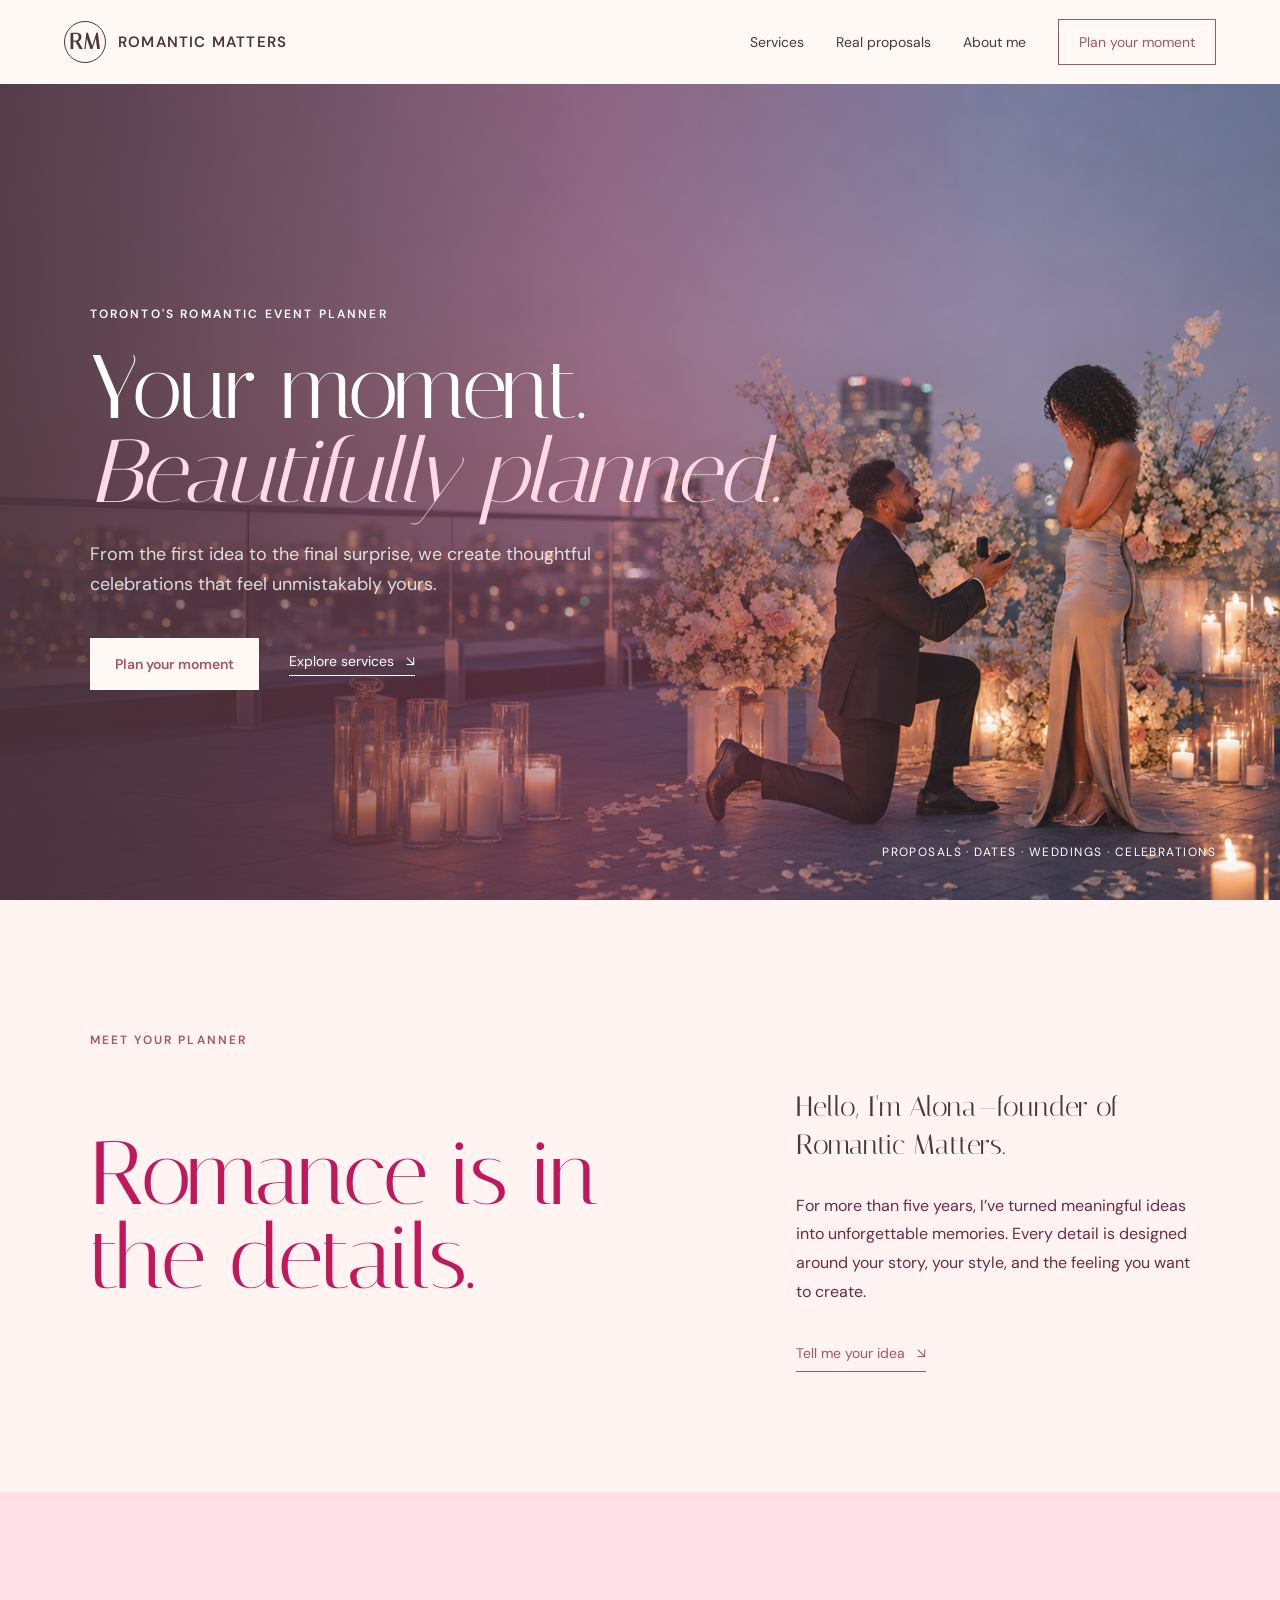
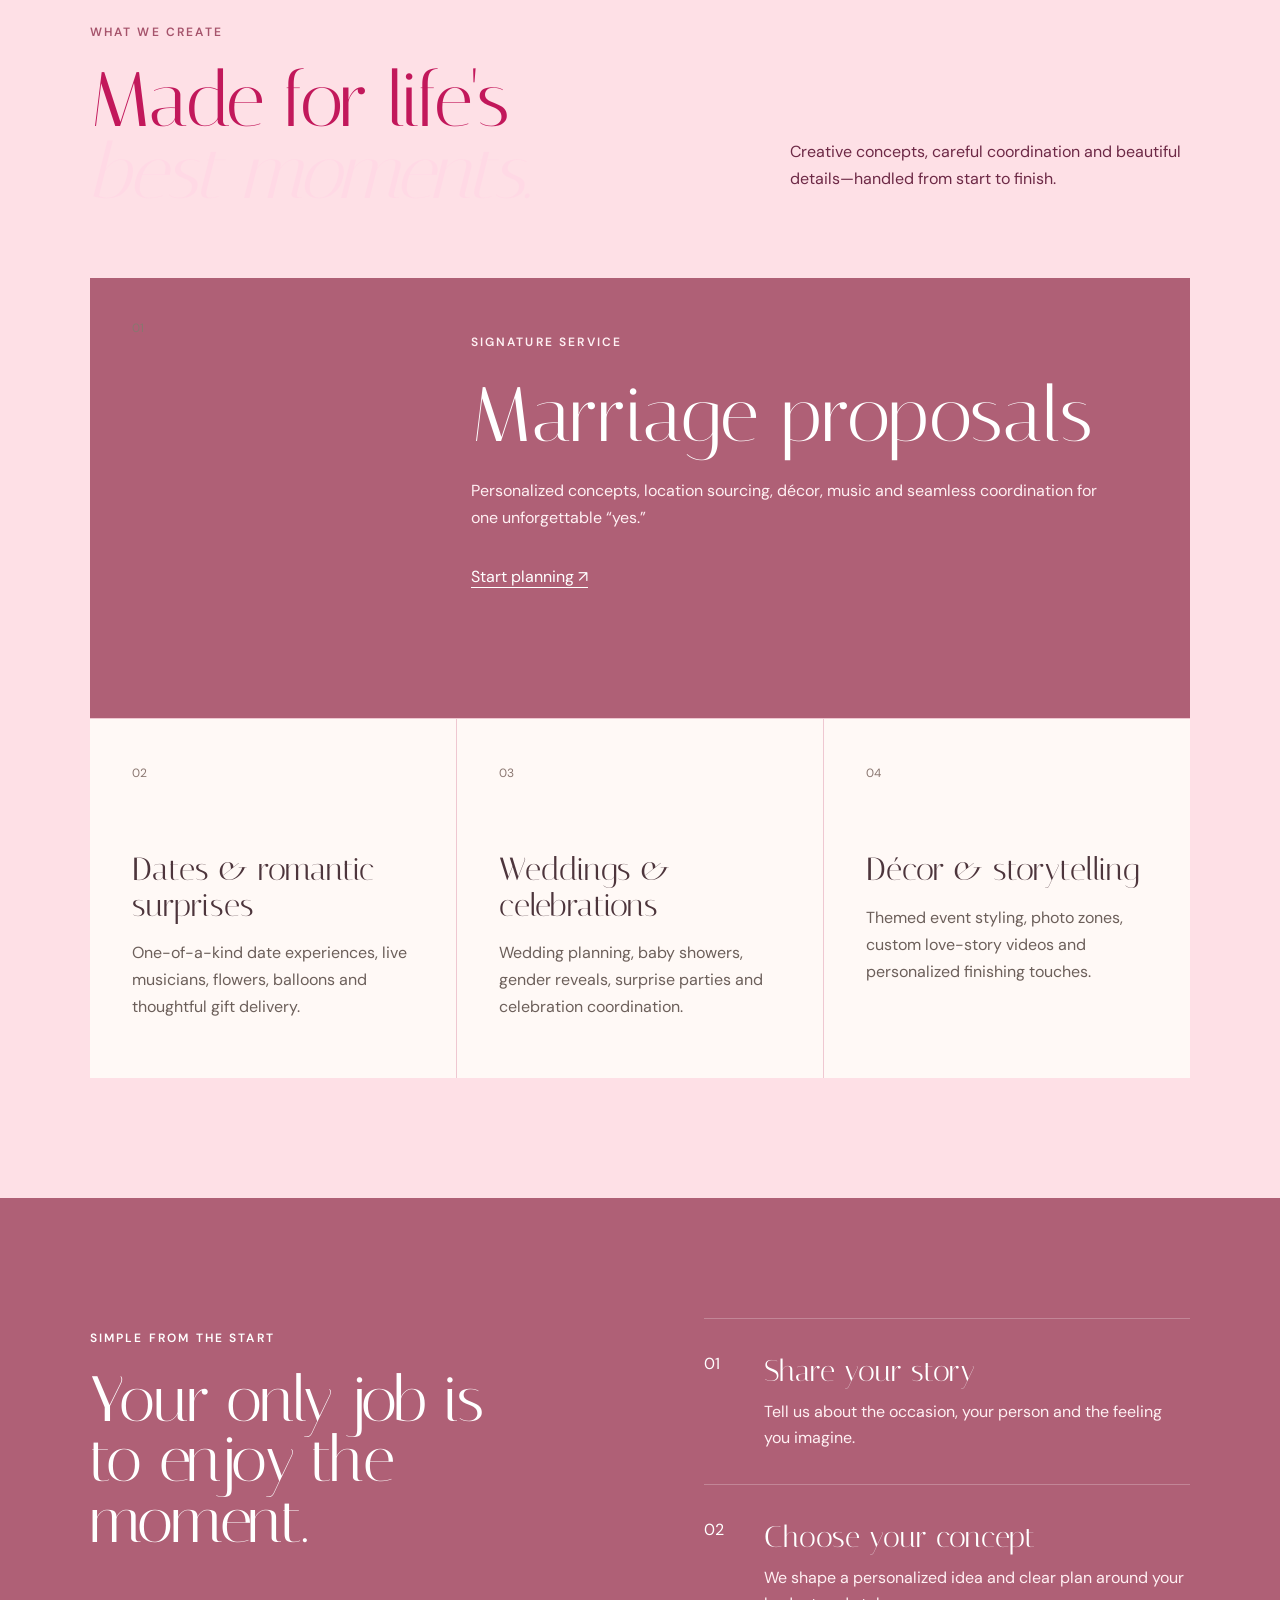
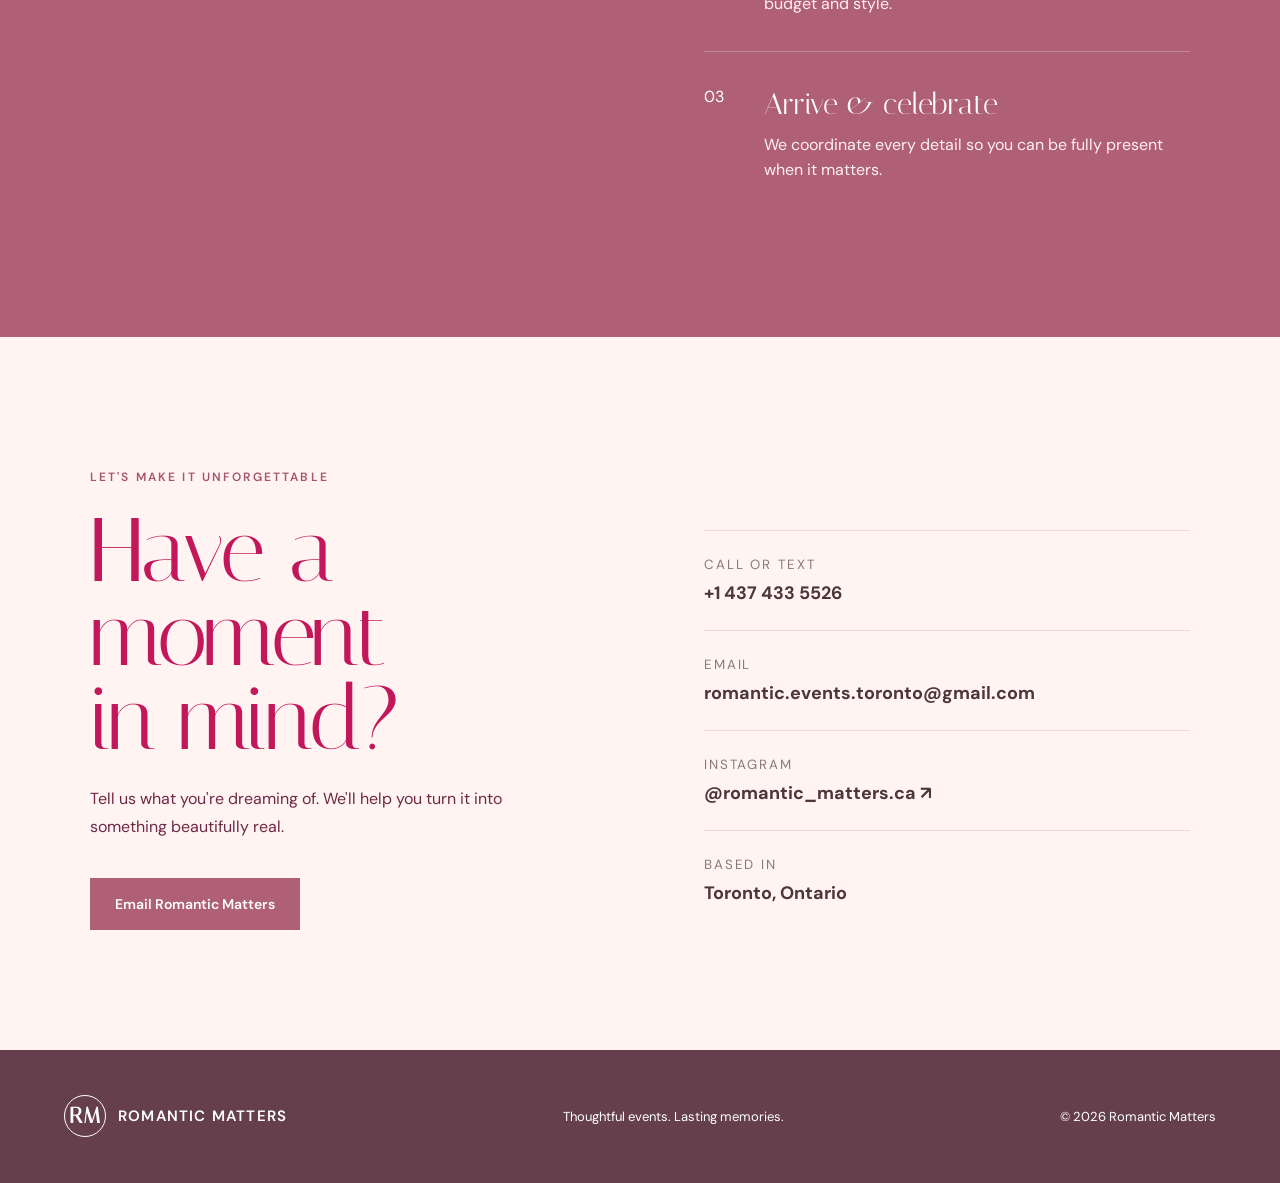
==== index.html @ e2a1c7f4 "Create Romantic Matters Version 8" ====
<!doctype html>
<html lang="en">
<head>
  <meta charset="utf-8">
  <meta name="viewport" content="width=device-width, initial-scale=1">
  <meta name="description" content="Romantic Matters creates unforgettable proposals, dates, weddings and celebrations in Toronto.">
  <title>Romantic Matters | Violet Collection</title>
  <link rel="preconnect" href="https://fonts.googleapis.com">
  <link rel="preconnect" href="https://fonts.gstatic.com" crossorigin>
  <link href="https://fonts.googleapis.com/css2?family=DM+Sans:wght@400;500;600&family=Italiana&display=swap" rel="stylesheet">
  <link rel="stylesheet" href="styles.css">
  <script src="script.js" defer></script>
</head>
<body>
  <header class="nav" id="top">
    <a class="brand" href="#top" aria-label="Romantic Matters home"><span>RM</span> Romantic Matters</a>
    <button class="menu" aria-expanded="false" aria-controls="nav-links">Menu</button>
    <nav id="nav-links">
      <a href="services.html">Services</a><a href="proposals.html">Real proposals</a><a href="about.html">About me</a>
      <a class="nav-cta" href="#contact">Plan your moment</a>
    </nav>
  </header>

  <main>
    <section class="hero">
      <div class="hero-copy reveal">
        <p class="eyebrow">Toronto's romantic event planner</p>
        <h1>Your moment.<br><em>Beautifully planned.</em></h1>
        <p class="lead">From the first idea to the final surprise, we create thoughtful celebrations that feel unmistakably yours.</p>
        <div class="actions"><a class="button light" href="#contact">Plan your moment</a><a class="text-link" href="#services">Explore services <span>↘</span></a></div>
      </div>
      <p class="hero-note">Proposals · Dates · Weddings · Celebrations</p>
    </section>

    <section class="intro section reveal" id="about">
      <p class="eyebrow wine">Meet your planner</p>
      <div class="intro-grid"><h2>Romance is in<br>the details.</h2><div><p class="large">Hello, I'm Alona—founder of Romantic Matters.</p><p>For more than five years, I’ve turned meaningful ideas into unforgettable memories. Every detail is designed around your story, your style, and the feeling you want to create.</p><a class="text-link dark" href="#contact">Tell me your idea <span>↘</span></a></div></div>
    </section>

    <section class="services section" id="services">
      <div class="section-head reveal"><div><p class="eyebrow wine">What we create</p><h2>Made for life's<br><em>best moments.</em></h2></div><p>Creative concepts, careful coordination and beautiful details—handled from start to finish.</p></div>
      <div class="service-grid">
        <article class="featured reveal"><span>01</span><div><p class="eyebrow">Signature service</p><h3>Marriage proposals</h3><p>Personalized concepts, location sourcing, décor, music and seamless coordination for one unforgettable “yes.”</p><a href="#contact">Start planning ↗</a></div></article>
        <article class="card reveal"><span>02</span><h3>Dates & romantic surprises</h3><p>One-of-a-kind date experiences, live musicians, flowers, balloons and thoughtful gift delivery.</p></article>
        <article class="card reveal"><span>03</span><h3>Weddings & celebrations</h3><p>Wedding planning, baby showers, gender reveals, surprise parties and celebration coordination.</p></article>
        <article class="card reveal"><span>04</span><h3>Décor & storytelling</h3><p>Themed event styling, photo zones, custom love-story videos and personalized finishing touches.</p></article>
      </div>
    </section>

    <section class="process section" id="process">
      <div class="process-title reveal"><p class="eyebrow">Simple from the start</p><h2>Your only job is<br>to enjoy the moment.</h2></div>
      <ol><li class="reveal"><span>01</span><div><h3>Share your story</h3><p>Tell us about the occasion, your person and the feeling you imagine.</p></div></li><li class="reveal"><span>02</span><div><h3>Choose your concept</h3><p>We shape a personalized idea and clear plan around your budget and style.</p></div></li><li class="reveal"><span>03</span><div><h3>Arrive & celebrate</h3><p>We coordinate every detail so you can be fully present when it matters.</p></div></li></ol>
    </section>

    <section class="contact section" id="contact">
      <div class="contact-copy reveal"><p class="eyebrow wine">Let's make it unforgettable</p><h2>Have a moment<br>in mind?</h2><p>Tell us what you're dreaming of. We'll help you turn it into something beautifully real.</p><a class="button wine-button" href="mailto:romantic.events.toronto@gmail.com?subject=Let%27s%20plan%20a%20romantic%20event">Email Romantic Matters</a></div>
      <div class="contact-details reveal"><a href="tel:+14374335526"><small>Call or text</small><strong>+1 437 433 5526</strong></a><a href="mailto:romantic.events.toronto@gmail.com"><small>Email</small><strong>romantic.events.toronto@gmail.com</strong></a><a href="https://instagram.com/romantic_matters.ca" target="_blank" rel="noreferrer"><small>Instagram</small><strong>@romantic_matters.ca ↗</strong></a><div><small>Based in</small><strong>Toronto, Ontario</strong></div></div>
    </section>
  </main>
  <footer><a class="brand" href="#top"><span>RM</span> Romantic Matters</a><p>Thoughtful events. Lasting memories.</p><p>© <span id="year"></span> Romantic Matters</p></footer>
</body>
</html>
---- styles.css ----
:root{--wine:#571b2a;--cream:#f6f0e8;--ink:#241d1b;--rose:#d7a9a0;--line:rgba(36,29,27,.16)}*{box-sizing:border-box}html{scroll-behavior:smooth}body{margin:0;background:var(--cream);color:var(--ink);font-family:"DM Sans",sans-serif}a{color:inherit;text-decoration:none}.nav{height:84px;display:flex;align-items:center;justify-content:space-between;padding:0 5vw;background:rgba(246,240,232,.94);position:relative;z-index:10}.brand{font-size:15px;font-weight:600;letter-spacing:.08em;text-transform:uppercase;display:flex;align-items:center;gap:12px}.brand span{font-family:Italiana,serif;font-size:22px;border:1px solid currentColor;border-radius:50%;width:42px;height:42px;display:grid;place-items:center}.nav nav{display:flex;align-items:center;gap:32px;font-size:14px}.nav-cta{border:1px solid var(--wine);padding:13px 20px;color:var(--wine)}.menu{display:none}.hero{min-height:calc(100vh - 84px);background:linear-gradient(90deg,rgba(25,15,19,.8) 0%,rgba(25,15,19,.46) 43%,rgba(25,15,19,.05) 72%),url("assets/proposal-hero.png") center/cover;color:#fff;display:flex;align-items:center;padding:8vw 7vw;position:relative}.hero-copy{max-width:700px}.eyebrow{text-transform:uppercase;letter-spacing:.18em;font-size:12px;font-weight:600}.hero h1,.section h2{font:400 clamp(52px,7vw,104px)/.94 Italiana,serif;letter-spacing:-.02em;margin:24px 0}.hero h1 em,.section h2 em{font-style:italic;color:#ead0cb}.lead{font-size:18px;line-height:1.7;max-width:560px;color:rgba(255,255,255,.82)}.actions{display:flex;align-items:center;gap:30px;margin-top:38px}.button{display:inline-block;padding:17px 25px;font-weight:600;font-size:14px}.light{background:#fff;color:var(--wine)}.text-link{font-size:14px;border-bottom:1px solid currentColor;padding-bottom:5px}.text-link span{margin-left:8px}.hero-note{position:absolute;right:5vw;bottom:28px;font-size:12px;letter-spacing:.12em;text-transform:uppercase}.section{padding:120px 7vw}.wine{color:var(--wine)}.intro-grid{display:grid;grid-template-columns:1.2fr .8fr;gap:9vw;align-items:center}.intro h2{color:var(--wine)}.intro-grid>div{max-width:500px;line-height:1.8;color:#665b56}.intro .large{font:28px/1.35 Italiana,serif;color:var(--ink)}.dark{display:inline-block;color:var(--wine);margin-top:18px}.services{background:#eee3d9}.section-head{display:flex;justify-content:space-between;align-items:flex-end;margin-bottom:70px}.section-head h2{font-size:clamp(48px,6vw,82px);color:var(--wine);margin-bottom:0}.section-head>p{max-width:400px;line-height:1.7}.service-grid{display:grid;grid-template-columns:repeat(3,1fr);gap:1px;background:var(--line)}.service-grid article{background:var(--cream);padding:42px;min-height:310px}.service-grid span{font-size:12px;color:#8a7670}.service-grid h3{font:32px/1.1 Italiana,serif;margin:70px 0 16px}.service-grid p{line-height:1.7;color:#6c5f5a}.featured{grid-column:span 3;color:#fff!important;background:var(--wine)!important;min-height:440px!important;display:grid;grid-template-columns:1fr 2fr}.featured div{max-width:650px}.featured h3{font-size:clamp(50px,6vw,80px);margin:20px 0}.featured p{color:#eadfdc}.featured a{display:inline-block;margin-top:18px;border-bottom:1px solid}.process{background:var(--wine);color:#fff;display:grid;grid-template-columns:1fr 1fr;gap:10vw}.process h2{font-size:clamp(48px,5vw,72px)}.process ol{list-style:none;margin:0;padding:0}.process li{display:grid;grid-template-columns:60px 1fr;border-top:1px solid rgba(255,255,255,.24);padding:34px 0}.process li h3{font:30px Italiana,serif;margin:0 0 10px}.process li p{margin:0;color:#d8c5c3;line-height:1.6}.contact{display:grid;grid-template-columns:1fr 1fr;gap:10vw}.contact h2{color:var(--wine)}.contact-copy>p:not(.eyebrow){max-width:500px;line-height:1.7}.wine-button{background:var(--wine);color:#fff;margin-top:22px}.contact-details{align-self:end}.contact-details>a,.contact-details>div{display:block;padding:25px 0;border-top:1px solid var(--line)}.contact-details small{display:block;text-transform:uppercase;letter-spacing:.14em;color:#887b75;margin-bottom:8px}.contact-details strong{font-size:18px;overflow-wrap:anywhere}footer{background:#1e1717;color:#fff;padding:45px 5vw;display:flex;justify-content:space-between;align-items:center;font-size:13px}.reveal{opacity:0;transform:translateY(18px);transition:.7s ease}.reveal.visible{opacity:1;transform:none}@media(max-width:800px){.nav{height:72px}.menu{display:block;border:0;background:none;font:inherit}.nav nav{display:none;position:absolute;top:72px;left:0;right:0;background:var(--cream);padding:28px 5vw;flex-direction:column;align-items:flex-start}.nav nav.open{display:flex}.hero{min-height:calc(100svh - 72px);background-position:62% center;padding:100px 7vw}.hero h1{font-size:56px}.hero-note{display:none}.section{padding:80px 7vw}.intro-grid,.process,.contact{grid-template-columns:1fr}.section-head{display:block}.section-head>p{margin-top:28px}.service-grid{grid-template-columns:1fr}.featured{grid-column:auto;display:block}.service-grid article{min-height:auto}.service-grid h3{margin-top:50px}.process{gap:50px}.contact{gap:50px}footer{align-items:flex-start;gap:30px;flex-direction:column}.actions{align-items:flex-start;flex-direction:column;gap:20px}}
@media(prefers-reduced-motion:reduce){html{scroll-behavior:auto}.reveal{opacity:1;transform:none;transition:none}}

/* Variant 1 structure + Variant 3 palette */
:root{--wine:#4b354b;--cream:#f3f0ed;--ink:#1b171b;--rose:#c8b8c7;--line:rgba(27,23,27,.16)}
.nav{background:rgba(243,240,237,.94)}
.hero{background:linear-gradient(90deg,rgba(27,23,27,.88) 0%,rgba(75,53,75,.58) 43%,rgba(155,132,158,.12) 72%),url("assets/proposal-hero.png") center/cover}
.hero h1 em,.section h2 em{color:#d8cdd8}
.light{background:#f3f0ed;color:#4b354b}
.services{background:#d8cdd8}
.featured{background:#4b354b!important}
.featured p{color:#ded4de}
.service-grid article{background:#f3f0ed}
.process{background:#1b171b}
.process li p{color:#c8b8c7}
.wine-button{background:#4b354b}
footer{background:#1b171b}

@media(max-width:800px){
  .hero{background-position:80% center}
}

/* Standalone About and Services pages */
.nav a[aria-current="page"]{color:var(--wine);border-bottom:1px solid;padding-bottom:4px}
.page-hero{min-height:570px;display:flex;align-items:end;padding:90px 7vw;background:linear-gradient(125deg,#1b171b 0%,#4b354b 58%,#9b849e 100%);color:#fff;position:relative;overflow:hidden}
.page-hero::after{content:"";position:absolute;width:520px;height:520px;border:1px solid rgba(255,255,255,.18);border-radius:50%;right:-80px;top:-180px;box-shadow:0 0 0 85px rgba(255,255,255,.035),0 0 0 170px rgba(255,255,255,.025)}
.page-hero>div{position:relative;z-index:1;max-width:920px}
.page-hero h1{font:clamp(60px,8vw,110px)/.9 Italiana,serif;margin:24px 0}
.page-hero h1 em{color:#d8cdd8;font-weight:400}
.page-hero p:last-child{max-width:620px;font-size:18px;line-height:1.7;color:#e2dbe2}
.about-story{display:grid;grid-template-columns:1fr 1fr;gap:10vw}
.founder-photo{margin:0;background:#1b171b;position:relative;height:min(72vw,780px);overflow:hidden}
.founder-photo img{width:100%;height:100%;object-fit:cover;object-position:center 38%;filter:saturate(.85)}
.founder-photo::after{content:"";position:absolute;inset:0;background:linear-gradient(90deg,rgba(75,53,75,.18),transparent 55%,rgba(155,132,158,.15));pointer-events:none}
.founder-photo p{position:absolute;z-index:1;left:5vw;bottom:35px;margin:0;color:#fff;font-size:10px;letter-spacing:.2em;text-transform:uppercase}
.about-story h2,.service-detail h2{font:clamp(48px,6vw,78px)/1 Italiana,serif;color:var(--wine);margin:25px 0}
.story-copy{line-height:1.85;color:#635a61}
.story-copy .large,.detail-grid .large{font:28px/1.4 Italiana,serif;color:var(--ink)}
.signature-line{margin-top:35px;color:var(--wine)}.signature-line em{font:36px Italiana,serif}
.values{display:grid;grid-template-columns:repeat(3,1fr);background:#d8cdd8;padding:1px;gap:1px}
.values article{background:var(--cream);padding:60px 7vw 70px}.values span,.number{font-size:11px;color:#9b849e}.values h3{font:32px Italiana,serif;color:var(--wine);margin-top:60px}.values p{line-height:1.7;color:#655b63}
.page-cta{padding:120px 7vw;text-align:center;background:#1b171b;color:#fff}.page-cta h2{font:clamp(48px,6vw,76px)/1 Italiana,serif;margin:25px auto 40px}.page-cta .light{color:var(--wine)}
.detail-grid{display:grid;grid-template-columns:1fr 1fr;gap:10vw}.detail-grid>div:last-child{line-height:1.8}.detail-grid ul{padding-left:20px;margin:28px 0}.detail-grid li{margin:10px 0}.service-catalog{background:#d8cdd8;padding:0 7vw}.service-catalog article{display:grid;grid-template-columns:80px 1fr;gap:30px;padding:55px 0;border-top:1px solid rgba(75,53,75,.25)}.service-catalog article>span{font-size:11px;color:var(--wine)}.service-catalog h2{font:clamp(35px,4vw,55px) Italiana,serif;margin:0 0 15px;color:var(--wine)}.service-catalog p{max-width:700px;line-height:1.75;color:#5f535d}
@media(max-width:800px){.page-hero{min-height:480px;padding:70px 7vw}.page-hero h1{font-size:56px}.founder-photo{height:auto;padding-bottom:48px}.founder-photo img{display:block;height:auto;object-fit:contain;object-position:center}.founder-photo::after{display:none}.founder-photo p{left:7vw;bottom:16px}.about-story,.detail-grid,.values{grid-template-columns:1fr}.values article{padding:55px 8vw}.service-catalog article{grid-template-columns:40px 1fr}.page-cta{padding:85px 7vw}}

.video-gallery{display:grid;gap:100px}.video-gallery article{display:grid;grid-template-columns:1.35fr .65fr;gap:6vw;align-items:center}.video-gallery article:nth-child(even){grid-template-columns:.65fr 1.35fr}.video-gallery article:nth-child(even) .video-frame{grid-column:2}.video-gallery article:nth-child(even) .video-copy{grid-column:1;grid-row:1}.video-frame{position:relative;aspect-ratio:16/9;background:#1b171b;box-shadow:0 28px 60px rgba(75,53,75,.18)}.video-frame iframe{position:absolute;inset:0;width:100%;height:100%;border:0}.video-copy span{font-size:10px;letter-spacing:.2em;text-transform:uppercase;color:#9b849e}.video-copy h2{font:clamp(36px,4vw,55px)/1.05 Italiana,serif;color:var(--wine);margin:20px 0}.video-copy p{line-height:1.75;color:#665c64}.video-note{padding:55px 8vw;background:#d8cdd8;text-align:center}.video-note p{max-width:800px;margin:auto;line-height:1.8;color:#564951}
.proposals-hero{min-height:460px}
@media(max-width:800px){.proposals-hero{min-height:350px;padding-top:55px;padding-bottom:45px}.proposals-hero h1{font-size:48px}.proposals-hero p:last-child{font-size:15px}.video-gallery.section{padding:60px 0}.video-gallery{gap:70px}.video-gallery article,.video-gallery article:nth-child(even){grid-template-columns:1fr;gap:25px}.video-gallery article:nth-child(even) .video-frame,.video-gallery article:nth-child(even) .video-copy{grid-column:1;grid-row:auto}.video-copy{padding:0 7vw}.video-copy h2{font-size:30px;line-height:1.08;margin:0 0 14px}.video-copy p{font-size:15px;margin:0}.video-frame{box-shadow:none}}

/* Expandable proposal collection and packages */
.collection-heading h2,.package-heading h2{font:clamp(48px,6vw,76px)/.96 Italiana,serif;color:var(--wine);margin:22px 0 60px}.experience-grid{display:grid;grid-template-columns:repeat(2,1fr);gap:16px}.experience-card{min-height:380px;padding:34px;display:flex;flex-direction:column;justify-content:space-between;position:relative;overflow:hidden;background:#d8cdd8;color:var(--wine)}.experience-card>span{font-size:11px;position:relative;z-index:2}.experience-card h3{font:clamp(34px,4vw,55px)/1 Italiana,serif;margin:0 0 14px}.experience-card p{font-size:12px;line-height:1.7}.experience-card div{position:relative;z-index:2}.card-photo{color:#fff}.card-photo::after{content:"";position:absolute;inset:0;background:linear-gradient(0deg,rgba(27,23,27,.82),rgba(27,23,27,.08))}.card-photo img{position:absolute;inset:0;width:100%;height:100%;object-fit:cover}.heart-card{background:linear-gradient(135deg,#eee8e8,#c8b8c7)}.cloud-card{background:linear-gradient(135deg,#f3f0ed,#b7a4b8)}.yacht-card{background:#4b354b;color:#fff}.letters-intro{display:grid;grid-template-columns:1fr 1fr;background:#1b171b;color:#fff;min-height:650px}.letters-intro>div{padding:9vw 7vw;align-self:center}.letters-intro h2{font:clamp(55px,6vw,84px)/.95 Italiana,serif;margin:25px 0}.letters-intro p:last-child{line-height:1.8;color:#d8cdd8}.letters-intro img{width:100%;height:100%;object-fit:cover}.packages{background:#eee8e8}.package-heading{display:grid;grid-template-columns:1.2fr .8fr;gap:7vw;align-items:end;margin-bottom:55px}.package-heading>p{line-height:1.75}.package-grid{display:grid;grid-template-columns:repeat(3,1fr);gap:18px;align-items:start}.package-card{background:var(--cream);padding:34px;min-height:760px;display:flex;flex-direction:column;border:1px solid rgba(75,53,75,.12);position:relative}.package-top{display:flex;justify-content:space-between;text-transform:uppercase;font-size:9px;letter-spacing:.15em;color:#8d7c8b}.package-card h3{font:38px Italiana,serif;color:var(--wine);margin:45px 0 18px}.price{font:36px Italiana,serif;margin:0 0 28px}.price small{font:9px DM Sans,sans-serif}.package-card ul{list-style:none;padding:0;margin:0 0 25px}.package-card li{padding:11px 0 11px 21px;border-top:1px solid rgba(75,53,75,.13);line-height:1.5;font-size:13px;position:relative}.package-card li::before{content:"✦";position:absolute;left:0;top:14px;color:#9b849e;font-size:8px}.package-note,.premium-intro{font-size:12px;line-height:1.65;color:#71666f}.package-button{display:block;margin-top:auto;text-align:center;background:var(--wine);color:#fff;padding:15px;font-size:10px;letter-spacing:.1em;text-transform:uppercase}.featured-package{background:#4b354b;color:#fff;transform:translateY(-15px);box-shadow:0 24px 55px rgba(75,53,75,.2)}.featured-package h3,.featured-package .price{color:#fff}.featured-package .package-top{color:#d8cdd8}.featured-package li{border-color:rgba(255,255,255,.18)}.featured-package .package-button{background:#f3f0ed;color:#4b354b}.package-badge{position:absolute;right:22px;top:-13px;background:#d8cdd8;color:#4b354b;padding:7px 11px;font-size:8px;letter-spacing:.12em;text-transform:uppercase}.custom-price{font-size:27px;color:#9b849e}.package-disclaimer{max-width:850px;margin:38px auto 0;text-align:center;font-size:11px;line-height:1.7;color:#756a72}
@media(max-width:900px){.experience-grid,.letters-intro,.package-heading,.package-grid{grid-template-columns:1fr}.experience-card{min-height:320px}.letters-intro img{height:420px}.package-heading{gap:0}.package-card{min-height:0}.featured-package{transform:none;margin:12px 0}.packages.section{padding-left:5vw;padding-right:5vw}}

/* Swipeable package presentation */
.package-carousel-section{padding:110px 0;background:#eee8e8;overflow:hidden}.carousel-heading{padding:0 8vw 45px}.carousel-heading h2{font:clamp(48px,6vw,76px) Italiana,serif;color:var(--wine);margin:18px 0}.package-carousel{position:relative}.package-track{display:flex;gap:28px;overflow-x:auto;scroll-snap-type:x mandatory;scrollbar-width:none;padding:0 max(8vw,70px)}.package-track::-webkit-scrollbar{display:none}.package-slide{flex:0 0 calc(100vw - max(16vw,140px));min-height:680px;scroll-snap-align:center;background:#4b354b;color:#fff;border-radius:18px;display:grid;grid-template-columns:38% 62%;overflow:hidden;box-shadow:0 28px 70px rgba(75,53,75,.22)}.slide-images{padding:45px 20px 45px 45px;display:grid;gap:18px}.slide-images img{width:100%;height:100%;min-height:0;object-fit:cover;border-radius:16px}.slide-details{padding:55px 60px;display:flex;flex-direction:column}.slide-kicker{text-transform:uppercase;letter-spacing:.18em;font-size:10px;color:#d8cdd8}.slide-details h3{font:clamp(43px,5vw,72px) Italiana,serif;margin:12px 0 10px}.slide-price{font:36px Italiana,serif;margin:0 0 22px}.slide-price small{font:9px DM Sans,sans-serif;letter-spacing:.18em}.slide-details ul{columns:2;column-gap:38px;padding:0;margin:0 0 22px;list-style:none}.slide-details li{break-inside:avoid;padding:9px 0 9px 20px;border-top:1px solid rgba(255,255,255,.17);font-size:12px;line-height:1.45;position:relative}.slide-details li::before{content:"✦";position:absolute;left:0;color:#c8b8c7;font-size:8px;top:12px}.slide-note{font-size:11px;color:#d8cdd8}.slide-details>a{align-self:flex-start;margin-top:auto;background:#f3f0ed;color:#4b354b;padding:14px 20px;font-size:10px;letter-spacing:.12em;text-transform:uppercase}.vip-slide{background:linear-gradient(130deg,#321f32,#713740)}.carousel-arrow{position:absolute;z-index:3;top:50%;transform:translateY(-50%);width:54px;height:54px;border-radius:50%;border:1px solid rgba(75,53,75,.3);background:#f3f0ed;color:#4b354b;font-size:38px;line-height:1;cursor:pointer;box-shadow:0 10px 30px rgba(27,23,27,.15)}.carousel-arrow.previous{left:2vw}.carousel-arrow.next{right:2vw}.carousel-dots{display:flex;justify-content:center;gap:10px;margin-top:30px}.carousel-dots button{width:8px;height:8px;border:0;border-radius:50%;background:#b9abb8;padding:0}.carousel-dots button.active{background:#4b354b;transform:scale(1.35)}.swipe-hint{text-align:center;font-size:10px;letter-spacing:.12em;text-transform:uppercase;color:#766975;margin:18px 0}.package-carousel-section .package-disclaimer{padding:0 7vw}
@media(max-width:800px){.package-carousel-section{padding:80px 0}.carousel-heading{padding:0 7vw 35px}.package-track{gap:16px;padding:0 5vw}.package-slide{flex-basis:90vw;min-height:0;grid-template-columns:1fr;border-radius:14px}.slide-images{height:280px;padding:14px;grid-template-columns:1fr 1fr;gap:10px}.slide-details{padding:30px 24px 36px}.slide-details h3{font-size:42px}.slide-details ul{columns:1}.slide-details li{font-size:13px}.carousel-arrow{width:42px;height:42px;font-size:30px;background:rgba(243,240,237,.94)}.carousel-arrow.previous{left:1vw}.carousel-arrow.next{right:1vw}.slide-details>a{margin-top:18px}.swipe-hint{padding:0 12vw;line-height:1.5}}

.experience-index.section{padding-top:65px}
@media(max-width:800px){.experience-index.section{padding-top:45px;padding-bottom:25px}.package-carousel-section{padding-top:35px}.slide-images{padding-bottom:0}.slide-details{padding-top:0}.slide-kicker{margin-top:0}}

.package-static-photos{width:min(1100px,84vw);margin:0 auto 55px;display:grid;gap:18px}.package-static-photos img{display:block;width:100%;aspect-ratio:16/8;object-fit:cover;object-position:center;border-radius:16px;box-shadow:0 18px 45px rgba(75,53,75,.14)}.package-slide{grid-template-columns:1fr}.package-slide .slide-details{padding:58px 8vw}.package-slide .slide-details>p,.package-slide .slide-details>h3,.package-slide .slide-details>ul,.package-slide .slide-details>a{max-width:1050px;width:100%;margin-left:auto;margin-right:auto}
@media(max-width:800px){.package-static-photos{width:90vw;margin-bottom:35px;gap:12px}.package-static-photos img{aspect-ratio:16/9;border-radius:12px}.package-slide .slide-details{padding:30px 24px 36px}.package-slide .slide-kicker{margin-top:0}}

.floral-carousel-section{background:#f3dce3}.floral-photo{width:min(620px,84vw)}.floral-photo img{aspect-ratio:auto;height:auto;object-fit:contain;background:#ead1da}.floral-basic{background:#a85f78}.floral-vip{background:linear-gradient(130deg,#713d55,#9d526d)}.floral-carousel-section .carousel-dots button{background:#d4a9b8}.floral-carousel-section .carousel-dots button.active{background:#7f405a}
@media(max-width:800px){.package-static-photos:not(.floral-photo) img{aspect-ratio:auto;height:auto;object-fit:contain;background:#1b171b}.floral-photo{width:90vw}.floral-photo img{aspect-ratio:auto;height:auto;object-fit:contain}.floral-carousel-section{padding-top:55px}}

.heart-card{color:#fff}.heart-card::after{content:"";position:absolute;inset:0;background:linear-gradient(0deg,rgba(77,29,50,.85),rgba(77,29,50,.08))}.heart-card img{position:absolute;inset:0;width:100%;height:100%;object-fit:cover}.package-track{align-items:flex-start}.package-slide{min-height:0}.package-slide .slide-details{min-height:0}.package-carousel-section{padding-bottom:55px}.floral-carousel-section{background:#f1cbd7}.package-slide.floral-basic{background:#c4718e}.package-slide.floral-vip{background:linear-gradient(130deg,#9a4e6b,#6f304b)}
@media(max-width:800px){.package-carousel-section{padding-bottom:35px}.swipe-hint{margin-bottom:0}.heart-card img{object-position:center}}

/* Expandable photo galleries */
.photo-carousel{position:relative;width:min(1100px,84vw);margin:0 auto 55px}.photo-track{display:flex;overflow-x:auto;scroll-snap-type:x mandatory;scrollbar-width:none;border-radius:16px}.photo-track::-webkit-scrollbar{display:none}.photo-track figure{flex:0 0 100%;margin:0;scroll-snap-align:start;background:#1b171b}.photo-track img{display:block;width:100%;height:auto;max-height:760px;object-fit:contain;margin:auto}.photo-arrow{position:absolute;z-index:3;top:50%;transform:translateY(-50%);width:48px;height:48px;border-radius:50%;border:1px solid rgba(75,53,75,.25);background:rgba(243,240,237,.94);color:#4b354b;font-size:34px;cursor:pointer}.photo-previous{left:-24px}.photo-next{right:-24px}.photo-dots{display:flex;justify-content:center;gap:9px;margin-top:17px}.photo-dots button{width:8px;height:8px;padding:0;border:0;border-radius:50%;background:#b9abb8}.photo-dots button.active{background:#4b354b;transform:scale(1.3)}.floral-photo-carousel{width:min(620px,84vw)}.floral-photo-carousel .photo-track figure{background:#ead1da}
@media(max-width:800px){.photo-carousel,.floral-photo-carousel{width:90vw;margin-bottom:35px}.photo-track{border-radius:12px}.photo-track img{width:100%;height:auto;max-height:none;object-fit:contain}.photo-arrow{width:40px;height:40px;font-size:28px}.photo-previous{left:-8px}.photo-next{right:-8px}}

.experience-card.card-photo img{object-fit:contain;background:#1b171b}

/* Version 7: creamy pink palette */
:root{--wine:#9a5967;--cream:#fff8f3;--ink:#38292c;--rose:#e5b8be;--line:rgba(74,45,51,.16)}
body,.nav,.nav nav{background:var(--cream)}
.hero h1 em,.section h2 em,.page-hero h1 em{color:#f2ccd2}
.light{background:#fff8f3;color:#9a5967}
.services,.values,.service-catalog,.video-note{background:#f4dfe0}
.service-grid article,.values article{background:#fff8f3}
.featured,.process,.wine-button{background:#9a5967!important}
.featured p,.process li p{color:#f6dfe2}
footer,.page-cta,.founder-photo,.video-frame,.letters-intro{background:#4a3036}
.page-hero{background:linear-gradient(125deg,#4a3036 0%,#a86472 58%,#e5b8be 100%)}
.page-hero p:last-child{color:#fae8e9}
.story-copy,.values p,.service-catalog p,.video-copy p{color:#705b60}
.values span,.number,.video-copy span{color:#b87885}
.service-catalog article{border-color:rgba(154,89,103,.25)}
.experience-card{background:#f0cfd3;color:#9a5967}
.heart-card{background:linear-gradient(135deg,#fff3ef,#e6b5bd)}
.cloud-card{background:linear-gradient(135deg,#fff8f3,#e9c5c8)}
.yacht-card{background:#a86472}
.card-photo::after{background:linear-gradient(0deg,rgba(67,39,45,.82),rgba(67,39,45,.08))}
.packages,.package-carousel-section{background:#f9e9e6}
.package-card{background:#fff8f3;border-color:rgba(154,89,103,.14)}
.featured-package,.package-slide{background:#a86472;box-shadow:0 28px 70px rgba(132,72,84,.22)}
.featured-package .package-top,.slide-kicker,.slide-note{color:#f2d2d6}
.featured-package .package-button,.slide-details>a{background:#fff8f3;color:#9a5967}
.package-badge{background:#efcbd0;color:#814956}
.vip-slide{background:linear-gradient(130deg,#7e4653,#bd7482)}
.carousel-arrow,.photo-arrow{background:#fff8f3;color:#9a5967;border-color:rgba(154,89,103,.3)}
.carousel-dots button,.photo-dots button{background:#d8aab2}
.carousel-dots button.active,.photo-dots button.active{background:#9a5967}
.floral-carousel-section{background:#f7d9df}
.floral-basic{background:#d8869a}
.floral-vip{background:linear-gradient(130deg,#bd6d82,#8f4e61)}
.package-slide.floral-basic{background:#d8869a}
.package-slide.floral-vip{background:linear-gradient(130deg,#bd6d82,#8f4e61)}
.floral-photo img,.floral-photo-carousel .photo-track figure{background:#f2d2d8}
.photo-track figure,.package-static-photos:not(.floral-photo) img,.experience-card.card-photo img{background:#4a3036}
.heart-card::after{background:linear-gradient(0deg,rgba(111,52,68,.85),rgba(111,52,68,.08))}

/* Stronger text contrast on pink service panels */
.experience-card{background:#b96f7d;color:#fff8f3}
.experience-card h3,.experience-card p,.experience-card>span{color:#fff8f3}
.cloud-card{background:linear-gradient(135deg,#c7828e,#9f5a68)}
.yacht-card{background:#8d4d5b}
.page-hero h1 em{color:#fff2ef}
.package-slide,.package-slide h3,.package-slide .slide-price,.package-slide li{color:#fff8f3}
.package-slide .slide-kicker,.package-slide .slide-note{color:#fff0ed}

/* Version 7 blush accent requested: #ffb3c6 */
:root{--rose:#ffb3c6}
.services,.values,.service-catalog,.video-note{background:#ffb3c6}
.page-hero{background:linear-gradient(125deg,#4a3036 0%,#b9687d 58%,#ffb3c6 100%)}
.experience-card{background:#b9687d}
.cloud-card{background:linear-gradient(135deg,#d77f96,#a9546b)}
.packages,.package-carousel-section{background:#fff0f4}
.floral-carousel-section{background:#ffb3c6}
.floral-photo img,.floral-photo-carousel .photo-track figure{background:#ffd9e2}
.package-badge{background:#ffb3c6}

/* Version 7: full bright-pink theme */
:root{--wine:#c2185b;--cream:#fff0f5;--ink:#4a1730;--rose:#ffb3c6;--line:rgba(194,24,91,.2)}
body,.nav,.nav nav{background:#fff0f5;color:#4a1730}
.nav{background:rgba(255,240,245,.96)}
.hero{background:linear-gradient(90deg,rgba(122,23,67,.88) 0%,rgba(194,24,91,.57) 46%,rgba(255,92,154,.12) 76%),url("assets/proposal-hero.png") center/cover}
.hero h1 em,.section h2 em,.page-hero h1 em{color:#ffd9e5}
.intro h2,.section-head h2,.contact h2,.collection-heading h2,.package-heading h2,.carousel-heading h2,.video-copy h2,.values h3,.service-catalog h2{color:#c2185b}
.intro-grid>div,.story-copy,.values p,.service-catalog p,.video-copy p,.section-head>p,.contact-copy>p:not(.eyebrow){color:#6d2946}
.services,.values,.service-catalog,.video-note{background:#ffb3c6}
.service-grid article,.values article{background:#fff0f5}
.featured,.process,.wine-button{background:#d81b60!important}
.featured p,.process li p{color:#ffe7ef}
.page-hero{background:linear-gradient(125deg,#8f174a 0%,#e91e63 56%,#ff8fb5 100%)}
.page-cta,.letters-intro,footer,.founder-photo,.video-frame{background:#821542}
.experience-card{background:#e83e8c;color:#fff8fb}
.experience-card h3,.experience-card p,.experience-card>span{color:#fff8fb}
.cloud-card{background:linear-gradient(135deg,#ff5c9a,#c2185b)}
.yacht-card{background:#b31555}
.heart-card::after,.card-photo::after{background:linear-gradient(0deg,rgba(143,23,74,.9),rgba(232,62,140,.1))}
.packages,.package-carousel-section{background:#ffd6e4}
.package-card{background:#fff4f8;border-color:rgba(194,24,91,.18)}
.featured-package,.package-slide{background:#d81b60;color:#fff8fb;box-shadow:0 28px 70px rgba(194,24,91,.28)}
.vip-slide{background:linear-gradient(130deg,#a9104c,#ed3d7d)}
.package-slide.floral-basic,.floral-basic{background:#f24f91}
.package-slide.floral-vip,.floral-vip{background:linear-gradient(130deg,#d81b60,#a9104c)}
.floral-carousel-section{background:#ffb3c6}
.floral-photo img,.floral-photo-carousel .photo-track figure{background:#ffd9e5}
.carousel-arrow,.photo-arrow{background:#fff0f5;color:#c2185b;border-color:rgba(194,24,91,.35)}
.carousel-dots button,.photo-dots button{background:#ef78a2}
.carousel-dots button.active,.photo-dots button.active{background:#c2185b}
.package-badge{background:#ff8fb5;color:#7e123f}
.light,.featured-package .package-button,.slide-details>a{background:#fff0f5;color:#c2185b}
.photo-track figure,.package-static-photos:not(.floral-photo) img,.experience-card.card-photo img{background:#821542}

/* Version 7: unmistakable hot-pink palette */
:root{--wine:#ff007f;--cream:#fff0f8;--ink:#52102f;--rose:#ff69b4;--line:rgba(255,0,127,.24)}
body{background:#ffc1df;color:#52102f}
.nav,.nav nav{background:#ff3f9b;color:#fff}
.nav-cta{border-color:#fff;color:#fff}
.intro,.contact,.about-story,.experience-index,.video-gallery.section,.detail-grid.section{background:#ffc1df}
.hero{background:linear-gradient(90deg,rgba(214,0,107,.92) 0%,rgba(255,0,127,.68) 48%,rgba(255,79,163,.2) 78%),url("assets/proposal-hero.png") center/cover}
.services,.values,.service-catalog,.video-note{background:#ff69b4}
.service-grid article,.values article{background:#ffe0ef}
.featured,.process,.wine-button{background:#ff007f!important}
.page-hero{background:linear-gradient(125deg,#d6006f 0%,#ff1493 54%,#ff69b4 100%)}
.page-cta,.letters-intro,footer,.founder-photo,.video-frame{background:#d6006f}
.experience-card{background:#ff1493}
.cloud-card{background:linear-gradient(135deg,#ff4fa3,#ff007f)}
.yacht-card{background:#ed0077}
.packages,.package-carousel-section{background:#ffb6d9}
.package-card{background:#ffe5f2}
.featured-package,.package-slide{background:#ff1493;box-shadow:0 28px 70px rgba(255,0,127,.34)}
.vip-slide{background:linear-gradient(130deg,#d6006f,#ff4fa3)}
.package-slide.floral-basic,.floral-basic{background:#ff4fa3}
.package-slide.floral-vip,.floral-vip{background:linear-gradient(130deg,#ff1493,#d6006f)}
.floral-carousel-section{background:#ff69b4}
.floral-photo img,.floral-photo-carousel .photo-track figure{background:#ffd1e7}
.carousel-arrow,.photo-arrow,.light,.featured-package .package-button,.slide-details>a{background:#fff0f8;color:#ff007f}
.carousel-dots button,.photo-dots button{background:#ff8fc7}
.carousel-dots button.active,.photo-dots button.active{background:#ff007f}
.package-badge{background:#ff69b4;color:#76003b}
.photo-track figure,.package-static-photos:not(.floral-photo) img,.experience-card.card-photo img{background:#d6006f}

/* Version 7: refined creamy-pink palette */
:root{--wine:#a64d68;--cream:#fff7f3;--ink:#4b3038;--rose:#f3b8c2;--line:rgba(166,77,104,.18)}
body{background:#fbe8e7;color:#4b3038}
.nav,.nav nav{background:rgba(255,247,243,.97);color:#4b3038}
.nav-cta{border-color:#a64d68;color:#a64d68}
.intro,.contact,.about-story,.experience-index,.video-gallery.section,.detail-grid.section{background:#fbe8e7}
.hero{background:linear-gradient(90deg,rgba(91,54,65,.86) 0%,rgba(166,77,104,.52) 47%,rgba(243,184,194,.12) 77%),url("assets/proposal-hero.png") center/cover}
.services,.values,.service-catalog,.video-note{background:#f3c7cd}
.service-grid article,.values article{background:#fff7f3}
.featured,.process,.wine-button{background:#b85f78!important}
.page-hero{background:linear-gradient(125deg,#754554 0%,#bd7187 56%,#efb6c0 100%)}
.page-cta,.letters-intro,footer,.founder-photo,.video-frame{background:#6f3f4d}
.experience-card{background:#c8728a}
.cloud-card{background:linear-gradient(135deg,#d992a2,#ad596f)}
.yacht-card{background:#9d5367}
.packages,.package-carousel-section{background:#fae2e3}
.package-card{background:#fff7f3}
.featured-package,.package-slide{background:#b85f78;box-shadow:0 28px 70px rgba(166,77,104,.24)}
.vip-slide{background:linear-gradient(130deg,#824658,#c9798e)}
.package-slide.floral-basic,.floral-basic{background:#d78ba0}
.package-slide.floral-vip,.floral-vip{background:linear-gradient(130deg,#bd6f85,#87495b)}
.floral-carousel-section{background:#f3c7cd}
.floral-photo img,.floral-photo-carousel .photo-track figure{background:#f8dce0}
.carousel-arrow,.photo-arrow,.light,.featured-package .package-button,.slide-details>a{background:#fff7f3;color:#a64d68}
.carousel-dots button,.photo-dots button{background:#dca3ae}
.carousel-dots button.active,.photo-dots button.active{background:#a64d68}
.package-badge{background:#efb6c0;color:#754052}
.photo-track figure,.package-static-photos:not(.floral-photo) img,.experience-card.card-photo img{background:#6f3f4d}

/* Version 8 palette: built around #fee0e6 */
:root{--wine:#a6546c;--cream:#fff9f6;--ink:#4d353c;--rose:#fee0e6;--line:rgba(166,84,108,.17)}
body{background:#fff4f2;color:#4d353c}
.nav,.nav nav{background:rgba(255,249,246,.97);color:#4d353c}
.nav-cta{border-color:#a6546c;color:#a6546c}
.intro,.contact,.about-story,.experience-index,.video-gallery.section,.detail-grid.section{background:#fff4f2}
.hero{background:linear-gradient(90deg,rgba(83,55,63,.86) 0%,rgba(166,84,108,.48) 47%,rgba(254,224,230,.1) 78%),url("assets/proposal-hero.png") center/cover}
.services,.values,.service-catalog,.video-note{background:#fee0e6}
.service-grid article,.values article{background:#fff9f6}
.featured,.process,.wine-button{background:#af6076!important}
.featured p,.process li p{color:#fff0f3}
.page-hero{background:linear-gradient(125deg,#6f4854 0%,#b96f83 56%,#fee0e6 100%)}
.page-cta,.letters-intro,footer,.founder-photo,.video-frame{background:#65404c}
.experience-card{background:#c97d91;color:#fffaf8}
.experience-card h3,.experience-card p,.experience-card>span{color:#fffaf8}
.cloud-card{background:linear-gradient(135deg,#dda2b0,#b5667c)}
.yacht-card{background:#9c566a}
.packages,.package-carousel-section{background:#fee9ed}
.package-card{background:#fff9f6}
.featured-package,.package-slide{background:#af6076;color:#fffaf8;box-shadow:0 28px 70px rgba(166,84,108,.22)}
.vip-slide{background:linear-gradient(130deg,#794754,#bf7388)}
.package-slide.floral-basic,.floral-basic{background:#d895a5}
.package-slide.floral-vip,.floral-vip{background:linear-gradient(130deg,#bd7488,#814b59)}
.floral-carousel-section{background:#fee0e6}
.floral-photo img,.floral-photo-carousel .photo-track figure{background:#fff0f3}
.carousel-arrow,.photo-arrow,.light,.featured-package .package-button,.slide-details>a{background:#fff9f6;color:#a6546c}
.carousel-dots button,.photo-dots button{background:#dba8b4}
.carousel-dots button.active,.photo-dots button.active{background:#a6546c}
.package-badge{background:#fee0e6;color:#744150}
.photo-track figure,.package-static-photos:not(.floral-photo) img,.experience-card.card-photo img{background:#65404c}
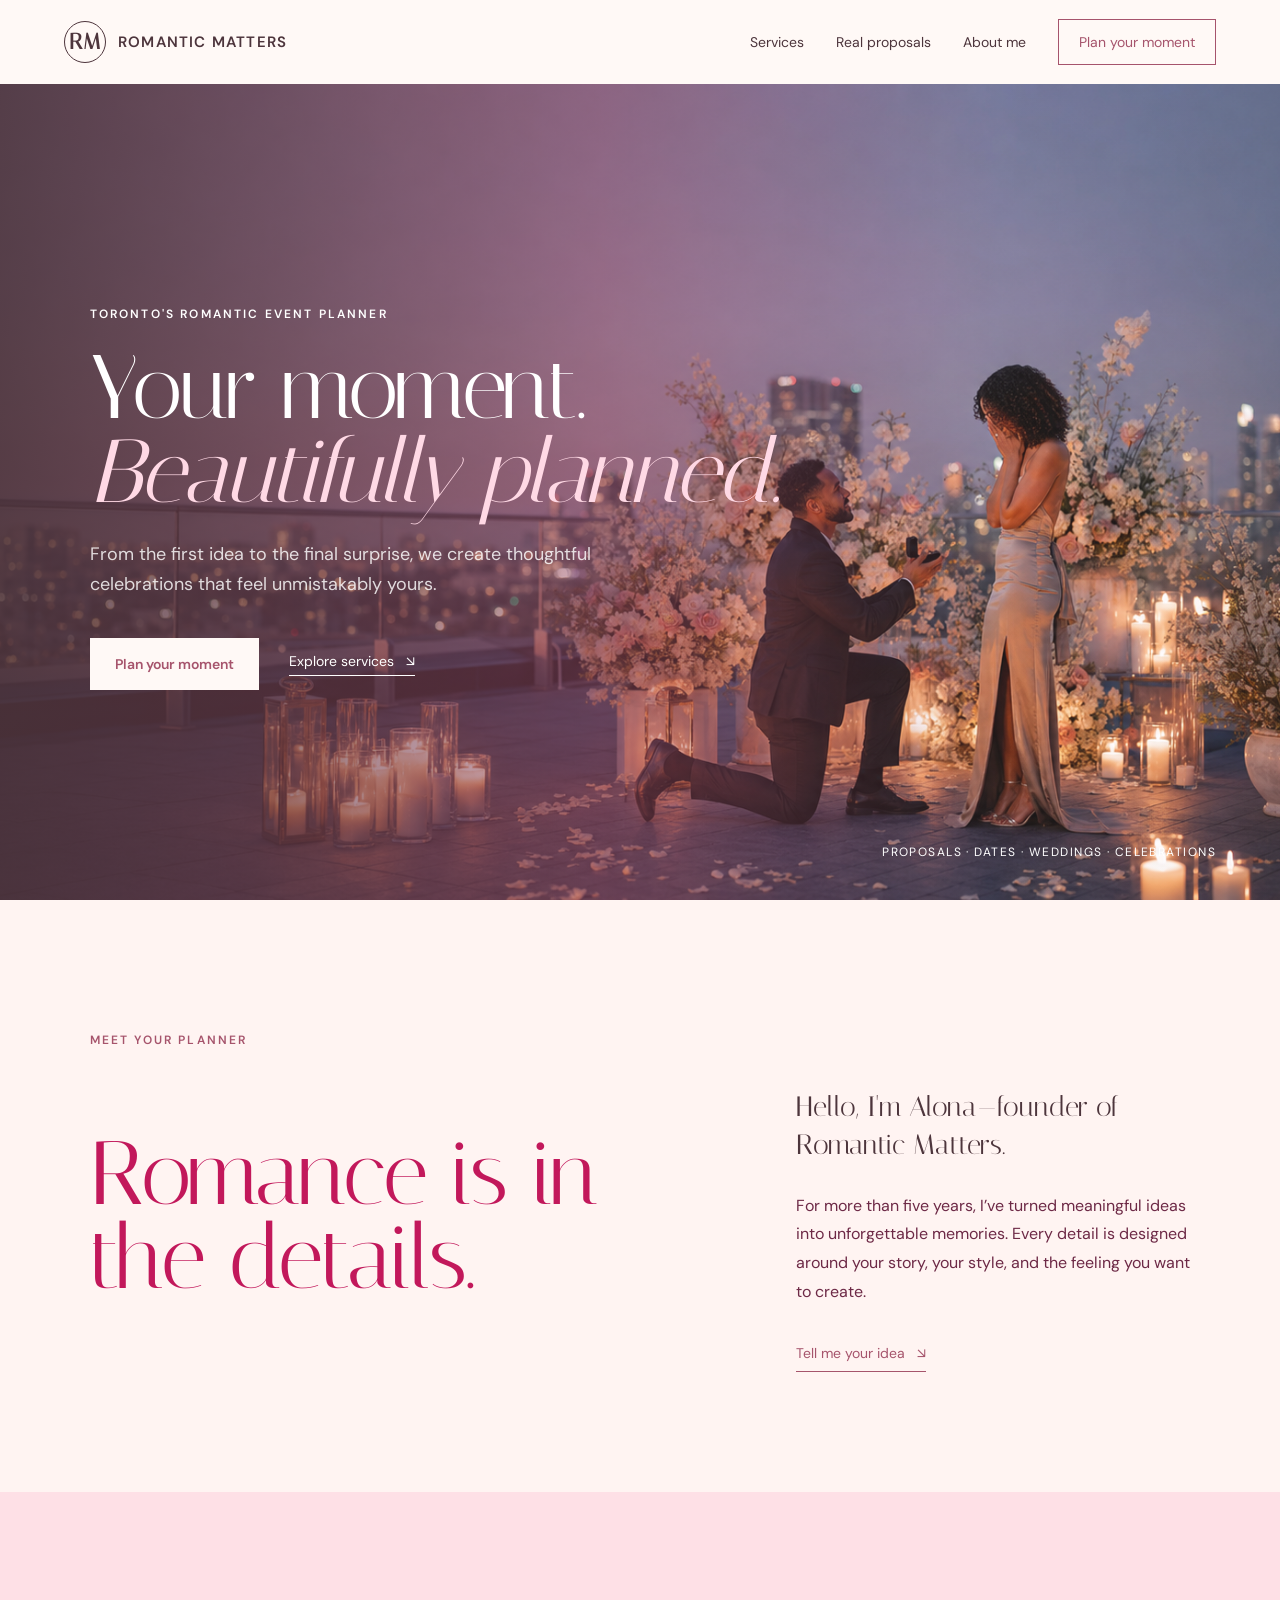
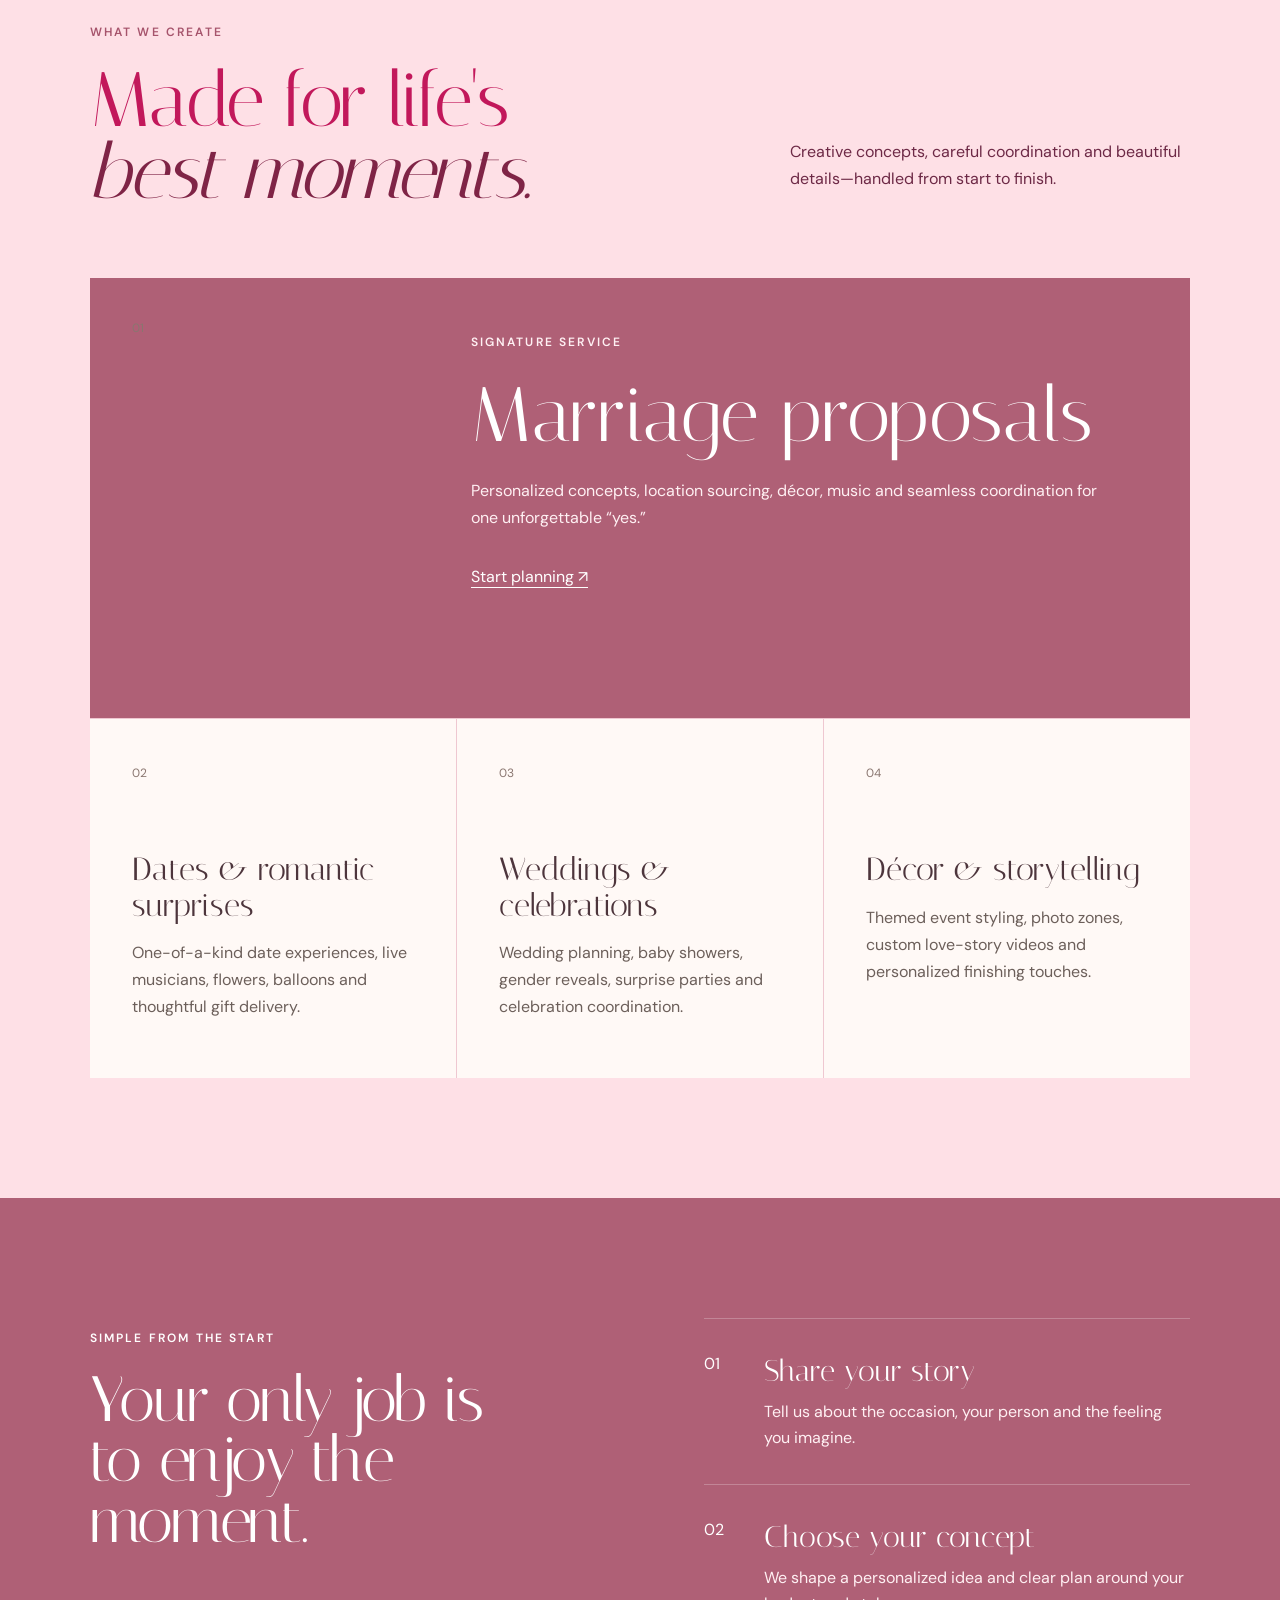
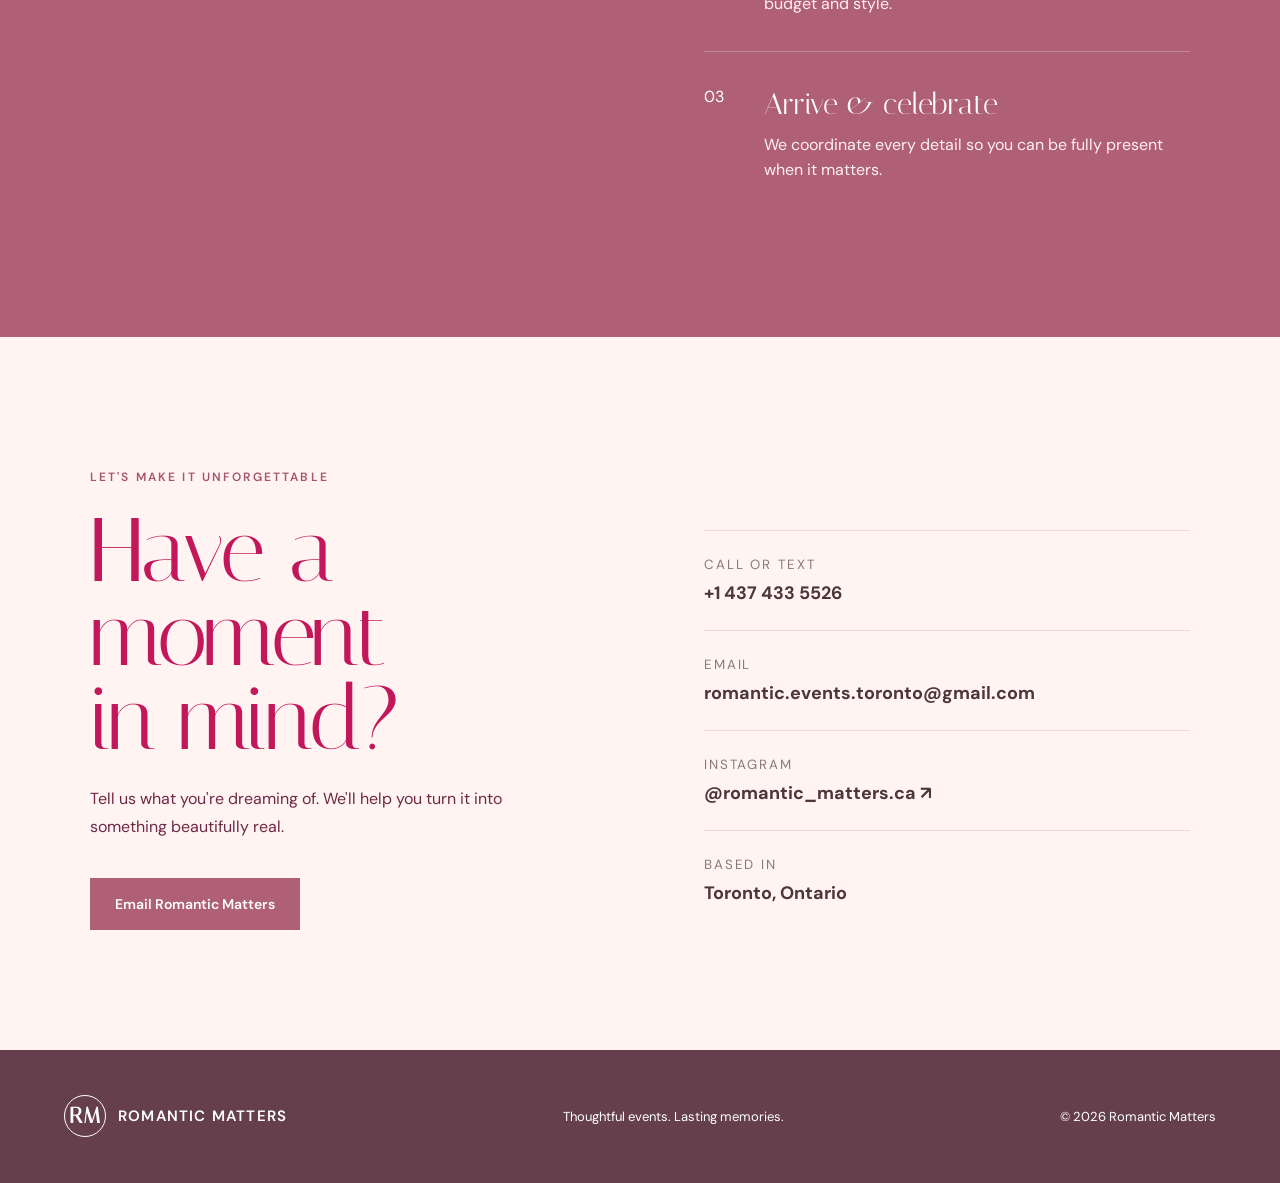
==== commit 96b1ce80: "Add social sharing thumbnail" ====
--- a/index.html
+++ b/index.html
@@ -4,7 +4,16 @@
   <meta charset="utf-8">
   <meta name="viewport" content="width=device-width, initial-scale=1">
   <meta name="description" content="Romantic Matters creates unforgettable proposals, dates, weddings and celebrations in Toronto.">
-  <title>Romantic Matters | Violet Collection</title>
+  <meta property="og:type" content="website">
+  <meta property="og:site_name" content="Romantic Matters">
+  <meta property="og:title" content="Romantic Matters | Toronto Proposal Planning">
+  <meta property="og:description" content="Unforgettable marriage proposals and romantic experiences, thoughtfully planned in Toronto.">
+  <meta property="og:url" content="https://korok1234.github.io/romantic-matters-variant-8/">
+  <meta property="og:image" content="https://korok1234.github.io/romantic-matters-variant-8/assets/social-preview.png">
+  <meta property="og:image:alt" content="A romantic rooftop marriage proposal overlooking Toronto">
+  <meta name="twitter:card" content="summary_large_image">
+  <meta name="twitter:image" content="https://korok1234.github.io/romantic-matters-variant-8/assets/social-preview.png">
+  <title>Romantic Matters | Toronto Proposal Planning</title>
   <link rel="preconnect" href="https://fonts.googleapis.com">
   <link rel="preconnect" href="https://fonts.gstatic.com" crossorigin>
   <link href="https://fonts.googleapis.com/css2?family=DM+Sans:wght@400;500;600&family=Italiana&display=swap" rel="stylesheet">
--- a/styles.css
+++ b/styles.css
@@ -254,3 +254,84 @@
 .carousel-dots button.active,.photo-dots button.active{background:#a6546c}
 .package-badge{background:#fee0e6;color:#744150}
 .photo-track figure,.package-static-photos:not(.floral-photo) img,.experience-card.card-photo img{background:#65404c}
+
+/* Show the original photos in service cards 01 and 02 without a color overlay. */
+.experience-card.card-photo::after,.experience-card.heart-card::after{display:none}
+.experience-card.card-photo h3,.experience-card.card-photo p,.experience-card.card-photo>span,.experience-card.heart-card h3,.experience-card.heart-card p,.experience-card.heart-card>span{text-shadow:0 2px 12px rgba(35,20,25,.8)}
+
+/* Readable rose text labels without covering the service photos. */
+.experience-card.card-photo div,.experience-card.heart-card div{align-self:flex-start;background:rgba(255,249,246,.9);padding:18px 20px;border-radius:12px;color:#963f5c;backdrop-filter:blur(5px)}
+.experience-card.card-photo>span,.experience-card.heart-card>span{align-self:flex-start;background:rgba(255,249,246,.9);padding:8px 11px;border-radius:999px;color:#963f5c;backdrop-filter:blur(5px)}
+.experience-card.card-photo h3,.experience-card.card-photo p,.experience-card.card-photo>span,.experience-card.heart-card h3,.experience-card.heart-card p,.experience-card.heart-card>span{color:#963f5c;text-shadow:none}
+
+/* Keep photo labels low and light so more of each image remains visible. */
+.experience-card.card-photo div,.experience-card.heart-card div{position:absolute;left:16px;right:16px;bottom:12px;align-self:auto;background:rgba(255,249,246,.42);padding:10px 14px;border-radius:9px;backdrop-filter:blur(2px)}
+.experience-card.card-photo div h3,.experience-card.heart-card div h3{margin-bottom:6px}
+.experience-card.card-photo h3,.experience-card.card-photo p,.experience-card.heart-card h3,.experience-card.heart-card p{text-shadow:0 1px 5px rgba(255,255,255,.75)}
+
+.experience-card.card-photo div,.experience-card.heart-card div{background:rgba(255,249,246,.18);backdrop-filter:blur(.5px)}
+
+.experience-card.card-photo div,.experience-card.heart-card div{background:rgba(255,249,246,.28);backdrop-filter:blur(1px)}
+.experience-card.card-photo h3,.experience-card.heart-card h3{font-weight:600}
+.experience-card.card-photo p,.experience-card.heart-card p,.experience-card.card-photo>span,.experience-card.heart-card>span{font-weight:700}
+
+.experience-card.card-photo h3,.experience-card.heart-card h3{font-weight:800;color:#7f2446;text-shadow:0 1px 2px rgba(255,255,255,.9)}
+.experience-card.card-photo p,.experience-card.heart-card p,.experience-card.card-photo>span,.experience-card.heart-card>span{font-weight:800;color:#7f2446}
+
+.experience-card.card-photo h3,.experience-card.heart-card h3{font-family:"DM Sans",sans-serif;font-weight:900;letter-spacing:-.035em;line-height:1.02;-webkit-text-stroke:.35px #7f2446}
+.experience-card.card-photo p,.experience-card.heart-card p{font-size:13px;font-weight:900;letter-spacing:.01em}
+.experience-card.card-photo>span,.experience-card.heart-card>span{font-weight:900;font-size:12px}
+
+/* Restore the elegant title face with only a subtle weight increase. */
+.experience-card.card-photo h3,.experience-card.heart-card h3{font-family:Italiana,serif;font-weight:600;letter-spacing:0;line-height:1;-webkit-text-stroke:.12px #7f2446}
+.experience-card.card-photo p,.experience-card.heart-card p{font-size:12px;font-weight:700;letter-spacing:0}
+.experience-card.card-photo>span,.experience-card.heart-card>span{font-size:11px;font-weight:700}
+
+/* Keep the couple—especially the woman—inside the hero crop. */
+.hero{background-position:70% center}
+@media(max-width:800px){.hero{background-position:79% center}}
+
+@media(max-width:800px){.hero{background-position:90% center}}
+
+@media(max-width:800px){.hero{background-position:85% center}}
+
+/* Above the Clouds single-package presentation. */
+.above-clouds-section{background:#f7e9ed}
+.single-package-wrap{width:min(1100px,90vw);margin:0 auto}
+.above-clouds-slide{width:100%;min-height:0;background:linear-gradient(135deg,#6d7187,#a7778a);display:block}
+.above-clouds-slide .slide-details{min-height:0;padding:54px 8vw}
+.above-clouds-slide .slide-details ul{columns:1}
+.above-clouds-slide .slide-details>h3,.above-clouds-slide .slide-details>.slide-price,.above-clouds-slide .slide-details>ul,.above-clouds-slide .timing-note{max-width:900px;width:100%;margin-left:auto;margin-right:auto}
+.timing-note{margin-top:10px;padding-top:18px;border-top:1px solid rgba(255,255,255,.22)}
+.timing-note p:last-child{margin:8px 0 0;line-height:1.65;color:#fff0f3}
+@media(max-width:800px){.single-package-wrap{width:90vw}.above-clouds-slide .slide-details{min-height:0;padding:34px 24px}.above-clouds-slide .slide-details h3{font-size:42px}}
+
+.experience-card.cloud-card img{object-fit:cover!important;object-position:center 64%}
+.above-clouds-photo{width:min(720px,84vw);margin-bottom:42px}
+.above-clouds-photo .photo-track figure{background:#f7e9ed}
+.above-clouds-photo img{width:100%;height:auto;max-height:780px;object-fit:contain}
+@media(max-width:800px){.above-clouds-photo{width:90vw;margin-bottom:30px}.above-clouds-photo img{max-height:none}}
+
+/* Premium package slides. */
+.package-slide.premium-slide{background:linear-gradient(135deg,#744553,#b9637d)}
+.package-slide.floral-premium{background:linear-gradient(135deg,#a9516d,#d9879d)}
+
+/* Harbour Yes yacht experience. */
+.experience-card.yacht-card img{object-fit:cover!important;object-position:center 48%}
+.experience-card.yacht-card h3{font-size:clamp(27px,3vw,42px)}
+.harbour-section{background:#edf1f2}
+.harbour-photo{width:min(1100px,84vw);margin-bottom:42px}
+.harbour-photo .photo-track figure{background:#dfe9ec}
+.harbour-photo img{width:100%;height:auto;max-height:760px;object-fit:contain}
+.harbour-slide{width:100%;min-height:0;background:linear-gradient(135deg,#38576a,#6d8790);display:block}
+.harbour-slide .slide-details{min-height:0;padding:54px 8vw}
+.harbour-slide .slide-details ul{columns:1}
+.harbour-slide .slide-details>h3,.harbour-slide .slide-details>ul,.harbour-slide .timing-note{max-width:900px;width:100%;margin-left:auto;margin-right:auto}
+@media(max-width:800px){.harbour-photo{width:90vw;margin-bottom:30px}.harbour-photo img{max-height:none}.harbour-slide .slide-details{padding:34px 24px}.harbour-slide .slide-details h3{font-size:42px}}
+
+/* Preserve the portrait format of YouTube Shorts. */
+.video-frame.video-short{aspect-ratio:9/16;width:min(100%,430px);justify-self:center}
+@media(max-width:800px){.video-frame.video-short{width:min(100%,390px);margin:0 auto}}
+
+/* Stronger contrast for the highlighted home-page phrase. */
+.services .section-head h2 em{color:#7f2446}
